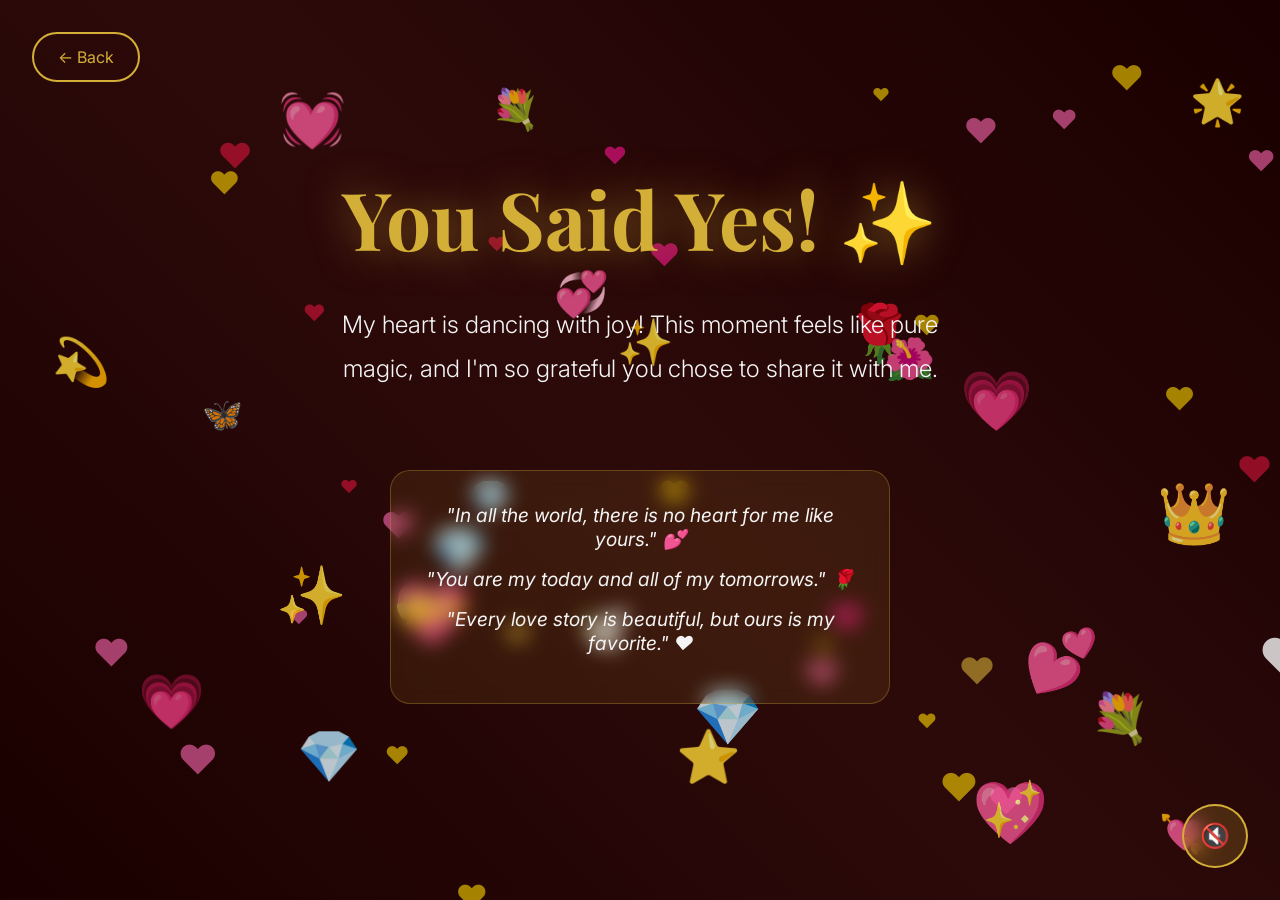
==== celebration.html @ 80eba2da "Add Valentine's website with dodging No button and celebration page" ====
<!DOCTYPE html>
<html lang="en">
<head>
    <meta charset="UTF-8">
    <meta name="viewport" content="width=device-width, initial-scale=1.0">
    <title>You Said Yes! 💕</title>
    <link href="https://fonts.googleapis.com/css2?family=Playfair+Display:wght@400;700&family=Inter:wght@300;400&display=swap" rel="stylesheet">
    <style>
        * {
            margin: 0;
            padding: 0;
            box-sizing: border-box;
        }

        body {
            font-family: 'Inter', sans-serif;
            background: linear-gradient(45deg, #1a0000, #2d0a0a, #1a0000);
            min-height: 100vh;
            color: #f5f5f5;
            overflow-x: hidden;
            position: relative;
        }

        .celebration-container {
            text-align: center;
            padding: 2rem;
            position: relative;
            z-index: 10;
            min-height: 100vh;
            display: flex;
            flex-direction: column;
            justify-content: center;
            align-items: center;
        }

        .main-title {
            font-family: 'Playfair Display', serif;
            font-size: clamp(3rem, 10vw, 5rem);
            color: #d4af37;
            margin-bottom: 2rem;
            text-shadow: 0 0 40px rgba(212, 175, 55, 0.5);
            animation: glow 2s ease-in-out infinite alternate;
        }

        @keyframes glow {
            from { text-shadow: 0 0 40px rgba(212, 175, 55, 0.5); }
            to { text-shadow: 0 0 60px rgba(212, 175, 55, 0.8); }
        }

        .romantic-message {
            font-size: 1.5rem;
            color: #f5f5f5;
            margin-bottom: 3rem;
            max-width: 600px;
            line-height: 1.8;
            font-weight: 300;
        }

        .stickers-container {
            position: fixed;
            top: 0;
            left: 0;
            width: 100%;
            height: 100%;
            pointer-events: none;
            z-index: 5;
        }

        .sticker {
            position: absolute;
            font-size: 3rem;
            animation: float 4s ease-in-out infinite;
            opacity: 0.8;
        }

        .sticker:nth-child(even) {
            animation-direction: reverse;
            animation-duration: 5s;
        }

        @keyframes float {
            0%, 100% { transform: translateY(0px) rotate(0deg); }
            50% { transform: translateY(-30px) rotate(10deg); }
        }

        .music-controls {
            position: fixed;
            bottom: 2rem;
            right: 2rem;
            z-index: 100;
        }

        .music-btn {
            background: rgba(212, 175, 55, 0.2);
            border: 2px solid #d4af37;
            color: #d4af37;
            padding: 1rem;
            border-radius: 50%;
            cursor: pointer;
            font-size: 1.5rem;
            transition: all 0.3s ease;
            backdrop-filter: blur(10px);
        }

        .music-btn:hover {
            background: #d4af37;
            color: #1a0000;
            transform: scale(1.1);
        }

        .love-quotes {
            background: rgba(212, 175, 55, 0.1);
            padding: 2rem;
            border-radius: 20px;
            border: 1px solid rgba(212, 175, 55, 0.3);
            backdrop-filter: blur(10px);
            margin: 2rem 0;
            max-width: 500px;
        }

        .quote {
            font-style: italic;
            font-size: 1.2rem;
            color: #f5f5f5;
            margin-bottom: 1rem;
            opacity: 0;
            animation: fadeInUp 1s ease forwards;
        }

        .quote:nth-child(2) { animation-delay: 1s; }
        .quote:nth-child(3) { animation-delay: 2s; }

        @keyframes fadeInUp {
            from {
                opacity: 0;
                transform: translateY(30px);
            }
            to {
                opacity: 1;
                transform: translateY(0);
            }
        }

        .back-btn {
            position: fixed;
            top: 2rem;
            left: 2rem;
            background: transparent;
            border: 2px solid #d4af37;
            color: #d4af37;
            padding: 0.8rem 1.5rem;
            border-radius: 25px;
            cursor: pointer;
            font-family: 'Inter', sans-serif;
            transition: all 0.3s ease;
            text-decoration: none;
            display: inline-block;
        }

        .back-btn:hover {
            background: #d4af37;
            color: #1a0000;
        }

        .celebration-hearts {
            position: fixed;
            top: 0;
            left: 0;
            width: 100%;
            height: 100%;
            pointer-events: none;
            z-index: 1;
        }

        @media (max-width: 768px) {
            .romantic-message {
                font-size: 1.2rem;
                padding: 0 1rem;
            }
            
            .love-quotes {
                margin: 1rem;
                padding: 1.5rem;
            }
            
            .sticker {
                font-size: 2rem;
            }
        }
    </style>
</head>
<body>
    <audio id="romanticMusic" loop>
        <source src="romantic-celebration.mp3" type="audio/mpeg">
    </audio>

    <a href="index.html" class="back-btn">← Back</a>

    <div class="music-controls">
        <button class="music-btn" id="musicToggle">🎵</button>
    </div>

    <div class="stickers-container" id="stickersContainer"></div>
    <div class="celebration-hearts" id="celebrationHearts"></div>

    <div class="celebration-container">
        <h1 class="main-title">You Said Yes! ✨</h1>
        
        <p class="romantic-message">
            My heart is dancing with joy! This moment feels like pure magic, 
            and I'm so grateful you chose to share it with me.
        </p>

        <div class="love-quotes">
            <div class="quote">"In all the world, there is no heart for me like yours." 💕</div>
            <div class="quote">"You are my today and all of my tomorrows." 🌹</div>
            <div class="quote">"Every love story is beautiful, but ours is my favorite." ❤️</div>
        </div>
    </div>

    <script>
        class CelebrationPage {
            constructor() {
                this.music = document.getElementById('romanticMusic');
                this.musicToggle = document.getElementById('musicToggle');
                this.isPlaying = false;
                
                this.init();
            }

            init() {
                this.createRomanticStickers();
                this.createCelebrationHearts();
                this.setupMusicControls();
                this.startCelebration();
            }

            createRomanticStickers() {
                const stickersContainer = document.getElementById('stickersContainer');
                const romanticStickers = [
                    '💕', '💖', '💗', '💝', '💘', '💞', '💓', '❤️', '🌹', '🌺', 
                    '🦋', '✨', '💫', '⭐', '🌟', '💐', '🎀', '💎', '👑', '🕊️'
                ];
                
                for (let i = 0; i < 25; i++) {
                    const sticker = document.createElement('div');
                    sticker.className = 'sticker';
                    sticker.textContent = romanticStickers[Math.floor(Math.random() * romanticStickers.length)];
                    sticker.style.left = Math.random() * 100 + '%';
                    sticker.style.top = Math.random() * 100 + '%';
                    sticker.style.animationDelay = Math.random() * 4 + 's';
                    sticker.style.fontSize = (Math.random() * 2 + 2) + 'rem';
                    stickersContainer.appendChild(sticker);
                }
            }

            createCelebrationHearts() {
                const heartsContainer = document.getElementById('celebrationHearts');
                const heartColors = ['#d4af37', '#dc143c', '#ff69b4', '#ff1493', '#ffd700'];
                
                for (let i = 0; i < 30; i++) {
                    const heart = document.createElement('div');
                    heart.textContent = '❤️';
                    heart.style.position = 'absolute';
                    heart.style.left = Math.random() * 100 + '%';
                    heart.style.top = Math.random() * 100 + '%';
                    heart.style.fontSize = (Math.random() * 1.5 + 1) + 'rem';
                    heart.style.color = heartColors[Math.floor(Math.random() * heartColors.length)];
                    heart.style.animation = `float ${Math.random() * 3 + 4}s ease-in-out infinite`;
                    heart.style.animationDelay = Math.random() * 2 + 's';
                    heart.style.opacity = '0.6';
                    heartsContainer.appendChild(heart);
                }
            }

            setupMusicControls() {
                this.musicToggle.addEventListener('click', () => {
                    if (this.isPlaying) {
                        this.music.pause();
                        this.musicToggle.textContent = '🎵';
                        this.isPlaying = false;
                    } else {
                        this.music.play().catch(() => {
                            console.log('Music autoplay blocked');
                        });
                        this.musicToggle.textContent = '🔇';
                        this.isPlaying = true;
                    }
                });
            }

            startCelebration() {
                // Auto-start music (may be blocked by browser)
                setTimeout(() => {
                    this.music.play().catch(() => {
                        console.log('Autoplay blocked - user can click music button');
                    });
                    this.isPlaying = true;
                    this.musicToggle.textContent = '🔇';
                }, 1000);

                // Create periodic heart bursts
                setInterval(() => {
                    this.createHeartBurst();
                }, 5000);
            }

            createHeartBurst() {
                const colors = ['#d4af37', '#dc143c', '#ff69b4', '#ff1493'];
                
                for (let i = 0; i < 10; i++) {
                    const heart = document.createElement('div');
                    heart.textContent = '💖';
                    heart.style.position = 'fixed';
                    heart.style.left = '50%';
                    heart.style.top = '50%';
                    heart.style.fontSize = '2rem';
                    heart.style.color = colors[Math.floor(Math.random() * colors.length)];
                    heart.style.pointerEvents = 'none';
                    heart.style.zIndex = '1000';
                    heart.style.transition = 'all 2s ease-out';
                    
                    document.body.appendChild(heart);
                    
                    // Burst animation
                    setTimeout(() => {
                        const angle = (i / 10) * 2 * Math.PI;
                        const distance = 200;
                        const x = Math.cos(angle) * distance;
                        const y = Math.sin(angle) * distance;
                        
                        heart.style.transform = `translate(${x}px, ${y}px) scale(0)`;
                        heart.style.opacity = '0';
                    }, 100);
                    
                    // Remove after animation
                    setTimeout(() => {
                        heart.remove();
                    }, 2200);
                }
            }
        }

        // Initialize when DOM is loaded
        document.addEventListener('DOMContentLoaded', () => {
            new CelebrationPage();
        });
    </script>
</body>
</html>
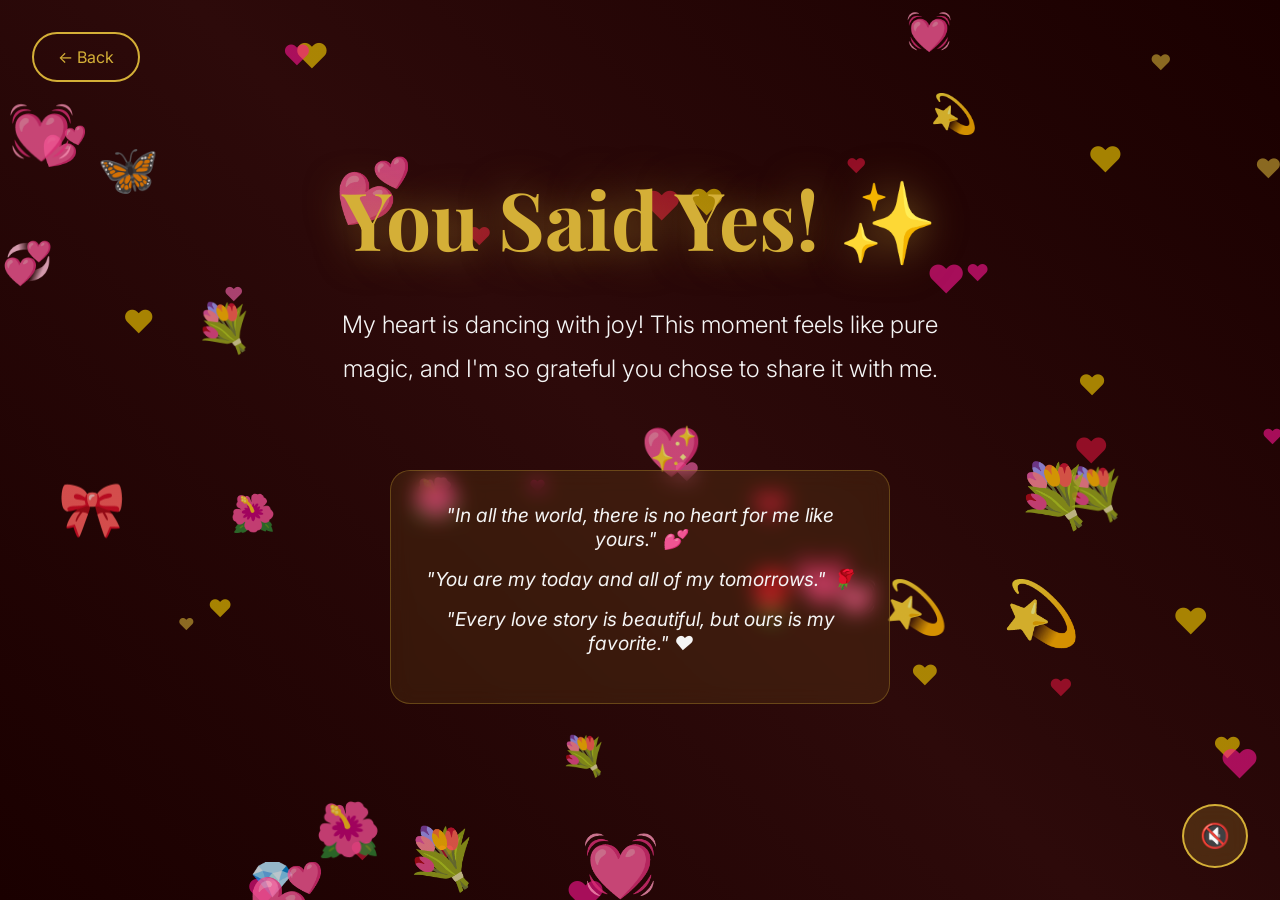
==== commit 38a12470: "Reorganize code: separate CSS and JS into independent files" ====
--- a/celebration.html
+++ b/celebration.html
@@ -5,189 +5,7 @@
     <meta name="viewport" content="width=device-width, initial-scale=1.0">
     <title>You Said Yes! 💕</title>
     <link href="https://fonts.googleapis.com/css2?family=Playfair+Display:wght@400;700&family=Inter:wght@300;400&display=swap" rel="stylesheet">
-    <style>
-        * {
-            margin: 0;
-            padding: 0;
-            box-sizing: border-box;
-        }
-
-        body {
-            font-family: 'Inter', sans-serif;
-            background: linear-gradient(45deg, #1a0000, #2d0a0a, #1a0000);
-            min-height: 100vh;
-            color: #f5f5f5;
-            overflow-x: hidden;
-            position: relative;
-        }
-
-        .celebration-container {
-            text-align: center;
-            padding: 2rem;
-            position: relative;
-            z-index: 10;
-            min-height: 100vh;
-            display: flex;
-            flex-direction: column;
-            justify-content: center;
-            align-items: center;
-        }
-
-        .main-title {
-            font-family: 'Playfair Display', serif;
-            font-size: clamp(3rem, 10vw, 5rem);
-            color: #d4af37;
-            margin-bottom: 2rem;
-            text-shadow: 0 0 40px rgba(212, 175, 55, 0.5);
-            animation: glow 2s ease-in-out infinite alternate;
-        }
-
-        @keyframes glow {
-            from { text-shadow: 0 0 40px rgba(212, 175, 55, 0.5); }
-            to { text-shadow: 0 0 60px rgba(212, 175, 55, 0.8); }
-        }
-
-        .romantic-message {
-            font-size: 1.5rem;
-            color: #f5f5f5;
-            margin-bottom: 3rem;
-            max-width: 600px;
-            line-height: 1.8;
-            font-weight: 300;
-        }
-
-        .stickers-container {
-            position: fixed;
-            top: 0;
-            left: 0;
-            width: 100%;
-            height: 100%;
-            pointer-events: none;
-            z-index: 5;
-        }
-
-        .sticker {
-            position: absolute;
-            font-size: 3rem;
-            animation: float 4s ease-in-out infinite;
-            opacity: 0.8;
-        }
-
-        .sticker:nth-child(even) {
-            animation-direction: reverse;
-            animation-duration: 5s;
-        }
-
-        @keyframes float {
-            0%, 100% { transform: translateY(0px) rotate(0deg); }
-            50% { transform: translateY(-30px) rotate(10deg); }
-        }
-
-        .music-controls {
-            position: fixed;
-            bottom: 2rem;
-            right: 2rem;
-            z-index: 100;
-        }
-
-        .music-btn {
-            background: rgba(212, 175, 55, 0.2);
-            border: 2px solid #d4af37;
-            color: #d4af37;
-            padding: 1rem;
-            border-radius: 50%;
-            cursor: pointer;
-            font-size: 1.5rem;
-            transition: all 0.3s ease;
-            backdrop-filter: blur(10px);
-        }
-
-        .music-btn:hover {
-            background: #d4af37;
-            color: #1a0000;
-            transform: scale(1.1);
-        }
-
-        .love-quotes {
-            background: rgba(212, 175, 55, 0.1);
-            padding: 2rem;
-            border-radius: 20px;
-            border: 1px solid rgba(212, 175, 55, 0.3);
-            backdrop-filter: blur(10px);
-            margin: 2rem 0;
-            max-width: 500px;
-        }
-
-        .quote {
-            font-style: italic;
-            font-size: 1.2rem;
-            color: #f5f5f5;
-            margin-bottom: 1rem;
-            opacity: 0;
-            animation: fadeInUp 1s ease forwards;
-        }
-
-        .quote:nth-child(2) { animation-delay: 1s; }
-        .quote:nth-child(3) { animation-delay: 2s; }
-
-        @keyframes fadeInUp {
-            from {
-                opacity: 0;
-                transform: translateY(30px);
-            }
-            to {
-                opacity: 1;
-                transform: translateY(0);
-            }
-        }
-
-        .back-btn {
-            position: fixed;
-            top: 2rem;
-            left: 2rem;
-            background: transparent;
-            border: 2px solid #d4af37;
-            color: #d4af37;
-            padding: 0.8rem 1.5rem;
-            border-radius: 25px;
-            cursor: pointer;
-            font-family: 'Inter', sans-serif;
-            transition: all 0.3s ease;
-            text-decoration: none;
-            display: inline-block;
-        }
-
-        .back-btn:hover {
-            background: #d4af37;
-            color: #1a0000;
-        }
-
-        .celebration-hearts {
-            position: fixed;
-            top: 0;
-            left: 0;
-            width: 100%;
-            height: 100%;
-            pointer-events: none;
-            z-index: 1;
-        }
-
-        @media (max-width: 768px) {
-            .romantic-message {
-                font-size: 1.2rem;
-                padding: 0 1rem;
-            }
-            
-            .love-quotes {
-                margin: 1rem;
-                padding: 1.5rem;
-            }
-            
-            .sticker {
-                font-size: 2rem;
-            }
-        }
-    </style>
+    <link rel="stylesheet" href="celebration.css">
 </head>
 <body>
     <audio id="romanticMusic" loop>
@@ -218,133 +36,6 @@
         </div>
     </div>
 
-    <script>
-        class CelebrationPage {
-            constructor() {
-                this.music = document.getElementById('romanticMusic');
-                this.musicToggle = document.getElementById('musicToggle');
-                this.isPlaying = false;
-                
-                this.init();
-            }
-
-            init() {
-                this.createRomanticStickers();
-                this.createCelebrationHearts();
-                this.setupMusicControls();
-                this.startCelebration();
-            }
-
-            createRomanticStickers() {
-                const stickersContainer = document.getElementById('stickersContainer');
-                const romanticStickers = [
-                    '💕', '💖', '💗', '💝', '💘', '💞', '💓', '❤️', '🌹', '🌺', 
-                    '🦋', '✨', '💫', '⭐', '🌟', '💐', '🎀', '💎', '👑', '🕊️'
-                ];
-                
-                for (let i = 0; i < 25; i++) {
-                    const sticker = document.createElement('div');
-                    sticker.className = 'sticker';
-                    sticker.textContent = romanticStickers[Math.floor(Math.random() * romanticStickers.length)];
-                    sticker.style.left = Math.random() * 100 + '%';
-                    sticker.style.top = Math.random() * 100 + '%';
-                    sticker.style.animationDelay = Math.random() * 4 + 's';
-                    sticker.style.fontSize = (Math.random() * 2 + 2) + 'rem';
-                    stickersContainer.appendChild(sticker);
-                }
-            }
-
-            createCelebrationHearts() {
-                const heartsContainer = document.getElementById('celebrationHearts');
-                const heartColors = ['#d4af37', '#dc143c', '#ff69b4', '#ff1493', '#ffd700'];
-                
-                for (let i = 0; i < 30; i++) {
-                    const heart = document.createElement('div');
-                    heart.textContent = '❤️';
-                    heart.style.position = 'absolute';
-                    heart.style.left = Math.random() * 100 + '%';
-                    heart.style.top = Math.random() * 100 + '%';
-                    heart.style.fontSize = (Math.random() * 1.5 + 1) + 'rem';
-                    heart.style.color = heartColors[Math.floor(Math.random() * heartColors.length)];
-                    heart.style.animation = `float ${Math.random() * 3 + 4}s ease-in-out infinite`;
-                    heart.style.animationDelay = Math.random() * 2 + 's';
-                    heart.style.opacity = '0.6';
-                    heartsContainer.appendChild(heart);
-                }
-            }
-
-            setupMusicControls() {
-                this.musicToggle.addEventListener('click', () => {
-                    if (this.isPlaying) {
-                        this.music.pause();
-                        this.musicToggle.textContent = '🎵';
-                        this.isPlaying = false;
-                    } else {
-                        this.music.play().catch(() => {
-                            console.log('Music autoplay blocked');
-                        });
-                        this.musicToggle.textContent = '🔇';
-                        this.isPlaying = true;
-                    }
-                });
-            }
-
-            startCelebration() {
-                // Auto-start music (may be blocked by browser)
-                setTimeout(() => {
-                    this.music.play().catch(() => {
-                        console.log('Autoplay blocked - user can click music button');
-                    });
-                    this.isPlaying = true;
-                    this.musicToggle.textContent = '🔇';
-                }, 1000);
-
-                // Create periodic heart bursts
-                setInterval(() => {
-                    this.createHeartBurst();
-                }, 5000);
-            }
-
-            createHeartBurst() {
-                const colors = ['#d4af37', '#dc143c', '#ff69b4', '#ff1493'];
-                
-                for (let i = 0; i < 10; i++) {
-                    const heart = document.createElement('div');
-                    heart.textContent = '💖';
-                    heart.style.position = 'fixed';
-                    heart.style.left = '50%';
-                    heart.style.top = '50%';
-                    heart.style.fontSize = '2rem';
-                    heart.style.color = colors[Math.floor(Math.random() * colors.length)];
-                    heart.style.pointerEvents = 'none';
-                    heart.style.zIndex = '1000';
-                    heart.style.transition = 'all 2s ease-out';
-                    
-                    document.body.appendChild(heart);
-                    
-                    // Burst animation
-                    setTimeout(() => {
-                        const angle = (i / 10) * 2 * Math.PI;
-                        const distance = 200;
-                        const x = Math.cos(angle) * distance;
-                        const y = Math.sin(angle) * distance;
-                        
-                        heart.style.transform = `translate(${x}px, ${y}px) scale(0)`;
-                        heart.style.opacity = '0';
-                    }, 100);
-                    
-                    // Remove after animation
-                    setTimeout(() => {
-                        heart.remove();
-                    }, 2200);
-                }
-            }
-        }
-
-        // Initialize when DOM is loaded
-        document.addEventListener('DOMContentLoaded', () => {
-            new CelebrationPage();
-        });
-    </script>
+    <script src="celebration.js"></script>
 </body>
 </html>
--- a/celebration.css
+++ b/celebration.css
@@ -0,0 +1,181 @@
+* {
+    margin: 0;
+    padding: 0;
+    box-sizing: border-box;
+}
+
+body {
+    font-family: 'Inter', sans-serif;
+    background: linear-gradient(45deg, #1a0000, #2d0a0a, #1a0000);
+    min-height: 100vh;
+    color: #f5f5f5;
+    overflow-x: hidden;
+    position: relative;
+}
+
+.celebration-container {
+    text-align: center;
+    padding: 2rem;
+    position: relative;
+    z-index: 10;
+    min-height: 100vh;
+    display: flex;
+    flex-direction: column;
+    justify-content: center;
+    align-items: center;
+}
+
+.main-title {
+    font-family: 'Playfair Display', serif;
+    font-size: clamp(3rem, 10vw, 5rem);
+    color: #d4af37;
+    margin-bottom: 2rem;
+    text-shadow: 0 0 40px rgba(212, 175, 55, 0.5);
+    animation: glow 2s ease-in-out infinite alternate;
+}
+
+@keyframes glow {
+    from { text-shadow: 0 0 40px rgba(212, 175, 55, 0.5); }
+    to { text-shadow: 0 0 60px rgba(212, 175, 55, 0.8); }
+}
+
+.romantic-message {
+    font-size: 1.5rem;
+    color: #f5f5f5;
+    margin-bottom: 3rem;
+    max-width: 600px;
+    line-height: 1.8;
+    font-weight: 300;
+}
+
+.stickers-container {
+    position: fixed;
+    top: 0;
+    left: 0;
+    width: 100%;
+    height: 100%;
+    pointer-events: none;
+    z-index: 5;
+}
+
+.sticker {
+    position: absolute;
+    font-size: 3rem;
+    animation: float 4s ease-in-out infinite;
+    opacity: 0.8;
+}
+
+.sticker:nth-child(even) {
+    animation-direction: reverse;
+    animation-duration: 5s;
+}
+
+@keyframes float {
+    0%, 100% { transform: translateY(0px) rotate(0deg); }
+    50% { transform: translateY(-30px) rotate(10deg); }
+}
+
+.music-controls {
+    position: fixed;
+    bottom: 2rem;
+    right: 2rem;
+    z-index: 100;
+}
+
+.music-btn {
+    background: rgba(212, 175, 55, 0.2);
+    border: 2px solid #d4af37;
+    color: #d4af37;
+    padding: 1rem;
+    border-radius: 50%;
+    cursor: pointer;
+    font-size: 1.5rem;
+    transition: all 0.3s ease;
+    backdrop-filter: blur(10px);
+}
+
+.music-btn:hover {
+    background: #d4af37;
+    color: #1a0000;
+    transform: scale(1.1);
+}
+
+.love-quotes {
+    background: rgba(212, 175, 55, 0.1);
+    padding: 2rem;
+    border-radius: 20px;
+    border: 1px solid rgba(212, 175, 55, 0.3);
+    backdrop-filter: blur(10px);
+    margin: 2rem 0;
+    max-width: 500px;
+}
+
+.quote {
+    font-style: italic;
+    font-size: 1.2rem;
+    color: #f5f5f5;
+    margin-bottom: 1rem;
+    opacity: 0;
+    animation: fadeInUp 1s ease forwards;
+}
+
+.quote:nth-child(2) { animation-delay: 1s; }
+.quote:nth-child(3) { animation-delay: 2s; }
+
+@keyframes fadeInUp {
+    from {
+        opacity: 0;
+        transform: translateY(30px);
+    }
+    to {
+        opacity: 1;
+        transform: translateY(0);
+    }
+}
+
+.back-btn {
+    position: fixed;
+    top: 2rem;
+    left: 2rem;
+    background: transparent;
+    border: 2px solid #d4af37;
+    color: #d4af37;
+    padding: 0.8rem 1.5rem;
+    border-radius: 25px;
+    cursor: pointer;
+    font-family: 'Inter', sans-serif;
+    transition: all 0.3s ease;
+    text-decoration: none;
+    display: inline-block;
+}
+
+.back-btn:hover {
+    background: #d4af37;
+    color: #1a0000;
+}
+
+.celebration-hearts {
+    position: fixed;
+    top: 0;
+    left: 0;
+    width: 100%;
+    height: 100%;
+    pointer-events: none;
+    z-index: 1;
+}
+
+@media (max-width: 768px) {
+    .romantic-message {
+        font-size: 1.2rem;
+        padding: 0 1rem;
+    }
+    
+    .love-quotes {
+        margin: 1rem;
+        padding: 1.5rem;
+    }
+    
+    .sticker {
+        font-size: 2rem;
+    }
+}
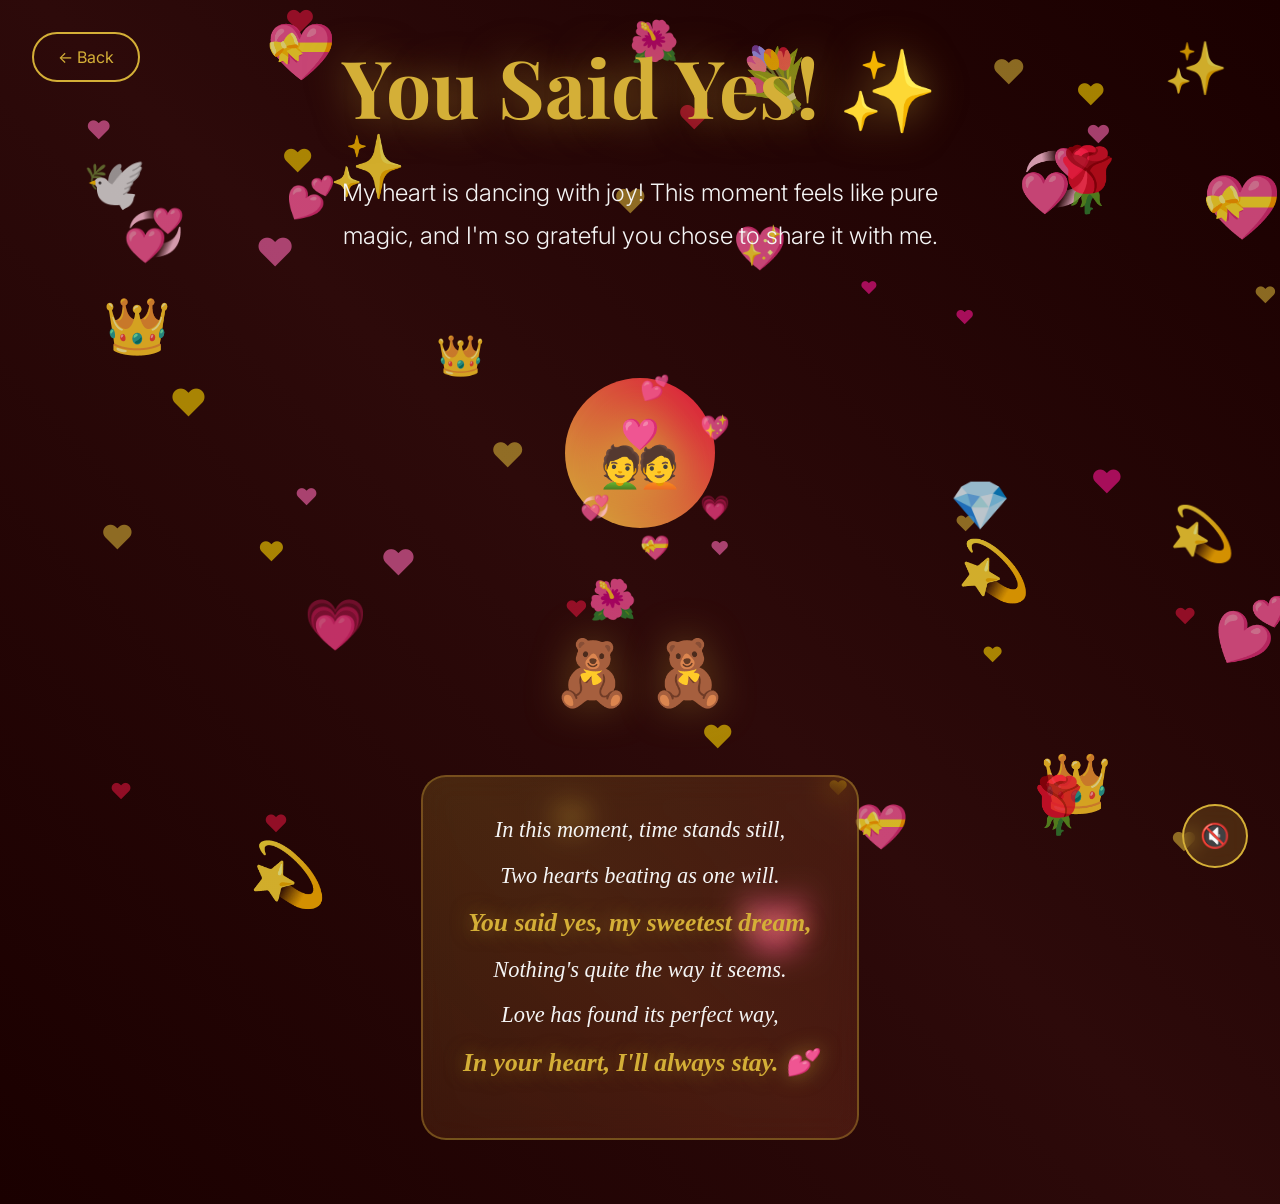
==== commit ffcf3f9c: "teddy beaar adding" ====
--- a/celebration.html
+++ b/celebration.html
@@ -29,11 +29,35 @@
             and I'm so grateful you chose to share it with me.
         </p>
 
-        <div class="love-quotes">
-            <div class="quote">"In all the world, there is no heart for me like yours." 💕</div>
-            <div class="quote">"You are my today and all of my tomorrows." 🌹</div>
-            <div class="quote">"Every love story is beautiful, but ours is my favorite." ❤️</div>
+        <div class="couple-silhouette">
+            <div class="silhouette-container">
+                <div class="couple-shadow"></div>
+                <div class="floating-hearts-couple">
+                    <span class="heart-float">💕</span>
+                    <span class="heart-float">💖</span>
+                    <span class="heart-float">💗</span>
+                    <span class="heart-float">💝</span>
+                    <span class="heart-float">💞</span>
+                </div>
+            </div>
         </div>
+
+        <div class="teddy-bears">
+            <div class="teddy-bear teddy-left">🧸</div>
+            <div class="kiss-hearts">💕💖💕</div>
+            <div class="teddy-bear teddy-right kiss">🧸</div>
+        </div>
+
+        <div class="romantic-poem">
+            <div class="poem-line">In this moment, time stands still,</div>
+            <div class="poem-line">Two hearts beating as one will.</div>
+            <div class="poem-line highlight">You said yes, my sweetest dream,</div>
+            <div class="poem-line">Nothing's quite the way it seems.</div>
+            <div class="poem-line">Love has found its perfect way,</div>
+            <div class="poem-line highlight">In your heart, I'll always stay. 💕</div>
+        </div>
+
+        <div class="floating-words" id="floatingWords"></div>
     </div>
 
     <script src="celebration.js"></script>
--- a/celebration.css
+++ b/celebration.css
@@ -100,36 +100,291 @@
     transform: scale(1.1);
 }
 
-.love-quotes {
-    background: rgba(212, 175, 55, 0.1);
-    padding: 2rem;
-    border-radius: 20px;
-    border: 1px solid rgba(212, 175, 55, 0.3);
-    backdrop-filter: blur(10px);
+.couple-silhouette {
+    margin: 3rem 0;
+    display: flex;
+    justify-content: center;
+    position: relative;
+}
+
+.silhouette-container {
+    position: relative;
+    width: 200px;
+    height: 200px;
+    display: flex;
+    align-items: center;
+    justify-content: center;
+}
+
+.couple-shadow {
+    width: 150px;
+    height: 150px;
+    background: linear-gradient(45deg, #d4af37, #dc143c);
+    border-radius: 50%;
+    position: relative;
+    animation: pulseGlow 3s ease-in-out infinite;
+    display: flex;
+    align-items: center;
+    justify-content: center;
+    overflow: hidden;
+}
+
+.couple-shadow::before {
+    content: '💑';
+    font-size: 4rem;
+    position: absolute;
+    animation: coupleRotate 8s linear infinite;
+    filter: drop-shadow(0 0 20px rgba(212, 175, 55, 0.8));
+}
+
+@keyframes pulseGlow {
+    0%, 100% {
+        box-shadow: 0 0 30px rgba(212, 175, 55, 0.5);
+        transform: scale(1);
+    }
+    50% {
+        box-shadow: 0 0 50px rgba(220, 20, 60, 0.8);
+        transform: scale(1.05);
+    }
+}
+
+@keyframes coupleRotate {
+    0% { transform: rotate(0deg) scale(1); }
+    25% { transform: rotate(5deg) scale(1.1); }
+    50% { transform: rotate(0deg) scale(1); }
+    75% { transform: rotate(-5deg) scale(1.1); }
+    100% { transform: rotate(0deg) scale(1); }
+}
+
+.floating-hearts-couple {
+    position: absolute;
+    width: 100%;
+    height: 100%;
+    pointer-events: none;
+}
+
+.heart-float {
+    position: absolute;
+    font-size: 1.5rem;
+    animation: heartOrbit 6s linear infinite;
+    opacity: 0.8;
+}
+
+.heart-float:nth-child(1) {
+    animation-delay: 0s;
+    top: 10%;
+    left: 50%;
+}
+
+.heart-float:nth-child(2) {
+    animation-delay: 1.2s;
+    top: 30%;
+    left: 80%;
+}
+
+.heart-float:nth-child(3) {
+    animation-delay: 2.4s;
+    top: 70%;
+    left: 80%;
+}
+
+.heart-float:nth-child(4) {
+    animation-delay: 3.6s;
+    top: 90%;
+    left: 50%;
+}
+
+.heart-float:nth-child(5) {
+    animation-delay: 4.8s;
+    top: 70%;
+    left: 20%;
+}
+
+@keyframes heartOrbit {
+    0% {
+        transform: rotate(0deg) translateX(80px) rotate(0deg) scale(0.8);
+        opacity: 0;
+    }
+    10%, 90% {
+        opacity: 1;
+    }
+    100% {
+        transform: rotate(360deg) translateX(80px) rotate(-360deg) scale(1.2);
+        opacity: 0;
+    }
+}
+
+.teddy-bears {
+
+
+    position: relative;
     margin: 2rem 0;
-    max-width: 500px;
-}
-
-.quote {
+    display: flex;
+    justify-content: center;
+    align-items: center;
+    gap: 1rem;
+}
+
+.teddy-bear {
+    font-size: 4rem;
+    animation: kiss 3s ease-in-out infinite;
+    filter: drop-shadow(0 0 20px rgba(212, 175, 55, 0.3));
+}
+
+.teddy-left {
+    animation-delay: 0s;
+}
+
+.teddy-right {
+    animation-delay: 1.5s;
+    transform: scaleX(-1);
+}
+
+@keyframes kiss {
+    0%, 100% { transform: translateX(0) scale(1); }
+    50% { transform: translateX(10px) scale(1.1); }
+}
+
+.teddy-right.kiss {
+    animation: kissRight 3s ease-in-out infinite;
+}
+
+@keyframes kissRight {
+    0%, 100% { transform: scaleX(-1) translateX(0) scale(1); }
+    50% { transform: scaleX(-1) translateX(-10px) scale(1.1); }
+}
+
+.kiss-hearts {
+    position: absolute;
+    top: -20px;
+    left: 50%;
+    transform: translateX(-50%);
+    font-size: 1.5rem;
+    animation: floatHearts 2s ease-in-out infinite;
+    opacity: 0;
+}
+
+@keyframes floatHearts {
+    0%, 100% { opacity: 0; transform: translateX(-50%) translateY(0); }
+    50% { opacity: 1; transform: translateX(-50%) translateY(-20px); }
+}
+
+.romantic-poem {
+    background: linear-gradient(135deg, rgba(212, 175, 55, 0.1), rgba(220, 20, 60, 0.1));
+    padding: 2.5rem;
+    border-radius: 25px;
+    border: 2px solid rgba(212, 175, 55, 0.4);
+    backdrop-filter: blur(15px);
+    margin: 2rem 0;
+    max-width: 600px;
+    position: relative;
+    overflow: hidden;
+}
+
+.romantic-poem::before {
+    content: '';
+    position: absolute;
+    top: -50%;
+    left: -50%;
+    width: 200%;
+    height: 200%;
+    background: linear-gradient(45deg, transparent, rgba(212, 175, 55, 0.1), transparent);
+    animation: shimmer 4s ease-in-out infinite;
+}
+
+@keyframes shimmer {
+    0% { transform: translateX(-100%) translateY(-100%) rotate(45deg); }
+    100% { transform: translateX(100%) translateY(100%) rotate(45deg); }
+}
+
+.poem-line {
+    font-family: 'Playfair Display', serif;
+    font-size: 1.4rem;
+    color: #f5f5f5;
+    margin-bottom: 1.2rem;
     font-style: italic;
-    font-size: 1.2rem;
-    color: #f5f5f5;
-    margin-bottom: 1rem;
+    text-align: center;
     opacity: 0;
-    animation: fadeInUp 1s ease forwards;
-}
-
-.quote:nth-child(2) { animation-delay: 1s; }
-.quote:nth-child(3) { animation-delay: 2s; }
-
-@keyframes fadeInUp {
+    animation: fadeInPoetry 1.5s ease forwards;
+    position: relative;
+    z-index: 2;
+}
+
+.poem-line:nth-child(2) { animation-delay: 0.5s; }
+.poem-line:nth-child(3) { animation-delay: 1s; }
+.poem-line:nth-child(4) { animation-delay: 1.5s; }
+.poem-line:nth-child(5) { animation-delay: 2s; }
+.poem-line:nth-child(6) { animation-delay: 2.5s; }
+
+@keyframes fadeInPoetry {
     from {
         opacity: 0;
-        transform: translateY(30px);
+        transform: translateY(30px) scale(0.9);
     }
     to {
         opacity: 1;
-        transform: translateY(0);
+        transform: translateY(0) scale(1);
+    }
+}
+
+.poem-line.highlight {
+    color: #d4af37;
+    font-weight: 700;
+    text-shadow: 0 0 20px rgba(212, 175, 55, 0.5);
+    font-size: 1.6rem;
+}
+
+.floating-words {
+    position: fixed;
+    top: 0;
+    left: 0;
+    width: 100%;
+    height: 100%;
+    pointer-events: none;
+    z-index: 3;
+}
+
+.floating-word {
+    position: absolute;
+    font-family: 'Playfair Display', serif;
+    font-style: italic;
+    color: rgba(212, 175, 55, 0.7);
+    font-size: 1.2rem;
+    animation: floatWord 8s linear infinite;
+    opacity: 0;
+}
+
+@keyframes floatWord {
+    0% {
+        opacity: 0;
+        transform: translateY(100vh) rotate(0deg);
+    }
+    10%, 90% {
+        opacity: 1;
+    }
+    100% {
+        opacity: 0;
+        transform: translateY(-10vh) rotate(360deg);
+    }
+}
+
+.sparkle-effect {
+    position: absolute;
+    width: 4px;
+    height: 4px;
+    background: #d4af37;
+    border-radius: 50%;
+    animation: sparkle 2s ease-in-out infinite;
+}
+
+@keyframes sparkle {
+    0%, 100% {
+        opacity: 0;
+        transform: scale(0);
+    }
+    50% {
+        opacity: 1;
+        transform: scale(1);
     }
 }
 
